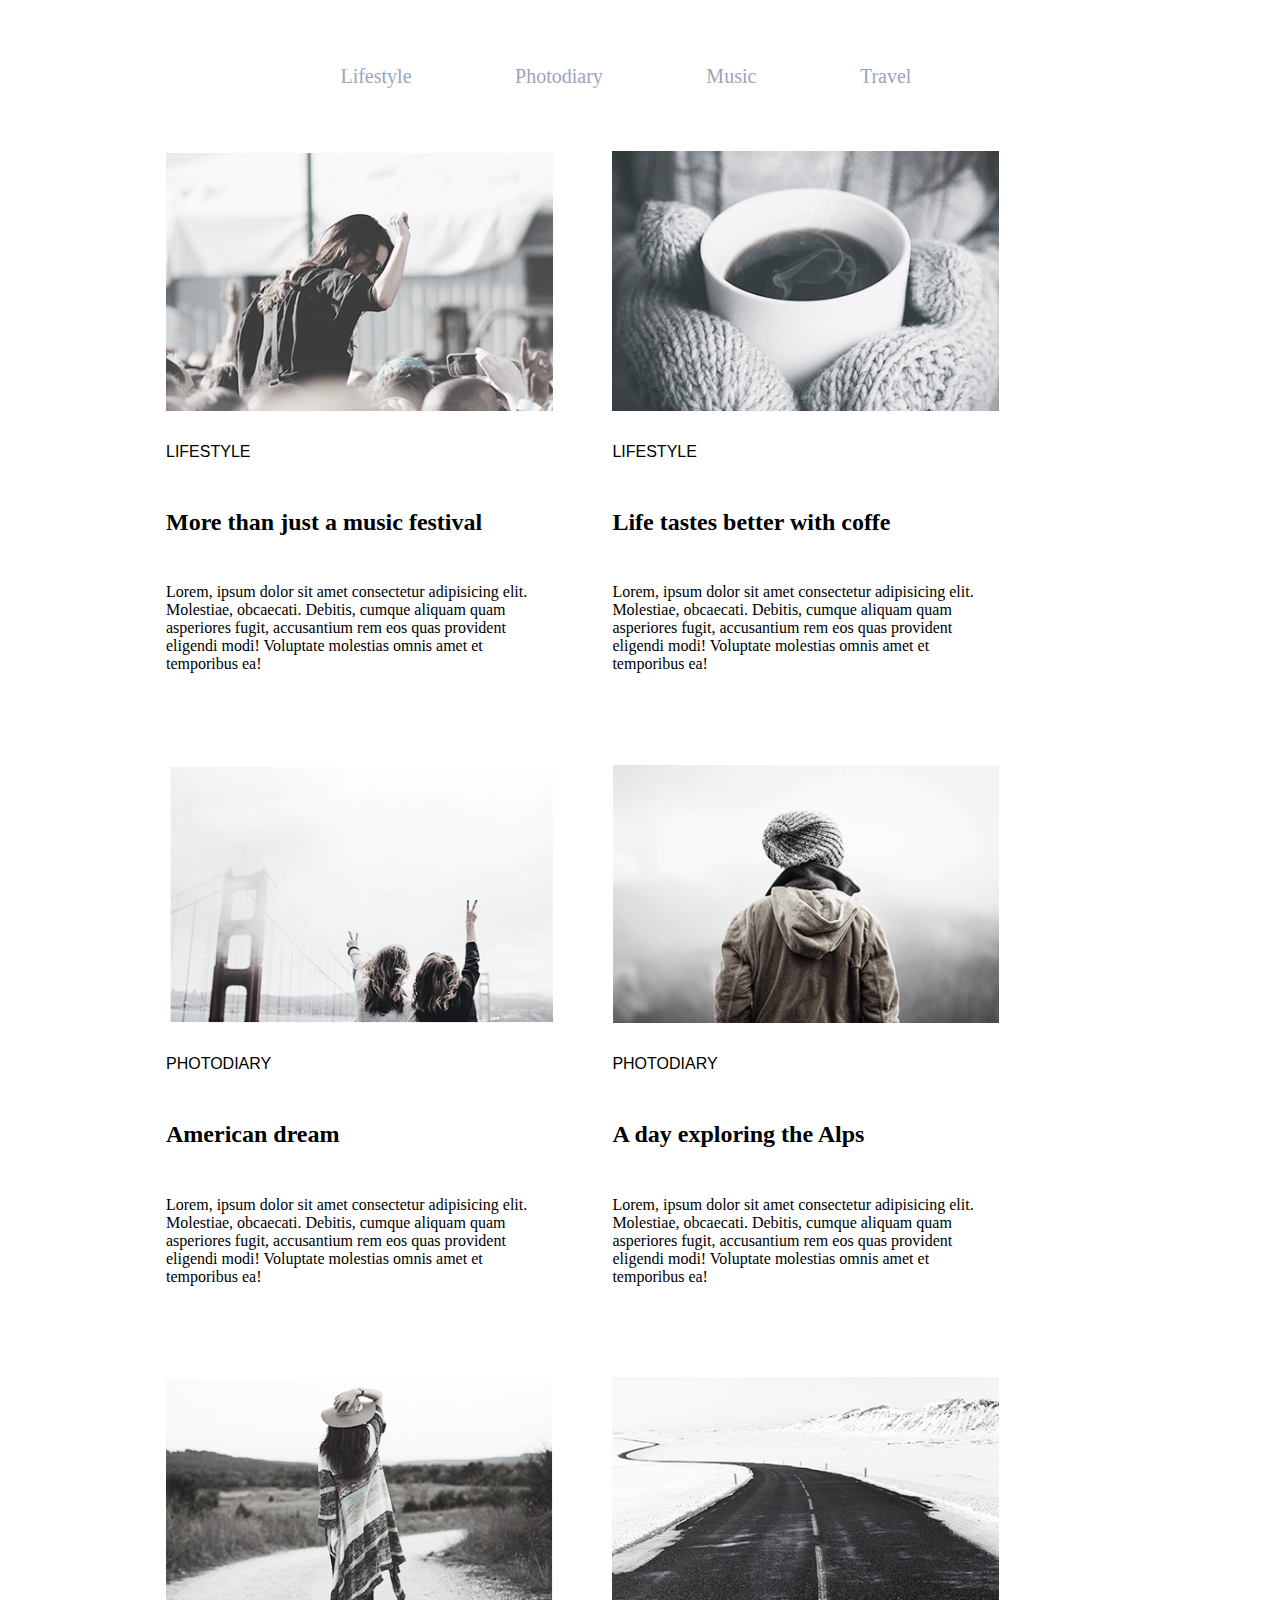
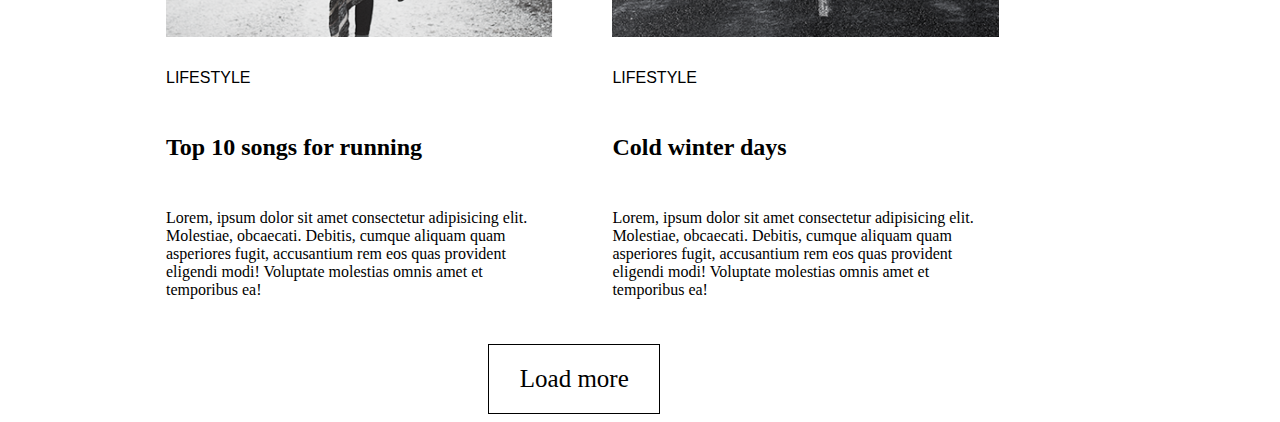
==== homework2ndModule/index.html @ 11ff7069 "firstVertion" ====
<!DOCTYPE html>
<html lang="en">

<head>
    <meta charset="UTF-8">
    <meta name="viewport" content="width=device-width, initial-scale=1.0">
    <meta http-equiv="X-UA-Compatible" content="ie=edge">
    <title>Document</title>
    <link rel="stylesheet" href="./style/style.css">
</head>

<body>
    <header>
        <nav>
            <a href="#"class="threeLinks">Lifestyle</a>
            <a href="#" class="threeLinks">Photodiary</a>
            <a href="#" class="threeLinks">Music</a>
            <a href="#">Travel</a>
        </nav>
    </header>
    <main>
        <article class="fourArticles">
            <img src="./imgs/rocker.png" alt="justRocker">
            <span>LIFESTYLE</span>
            <h2>More than just a music festival</h4>
            <p>Lorem, ipsum dolor sit amet consectetur adipisicing elit. Molestiae, obcaecati. Debitis, cumque aliquam quam asperiores fugit, accusantium rem eos quas provident eligendi modi! Voluptate molestias omnis amet et temporibus ea!</p>
        </article>
        <article class="fourArticles">
            <img src="./imgs/coffe.png" alt="justCoffe">
            <span>LIFESTYLE</span>
            <h2>Life tastes better with coffe</h4>
            <p>Lorem, ipsum dolor sit amet consectetur adipisicing elit. Molestiae, obcaecati. Debitis, cumque aliquam quam asperiores fugit, accusantium rem eos quas provident eligendi modi! Voluptate molestias omnis amet et temporibus ea!</p>
        </article>
        <article class="fourArticles"> 
            <img src="./imgs/bridge.png" alt="justBridge">
            <span>PHOTODIARY</span>
            <h2>American dream</h4>
            <p>Lorem, ipsum dolor sit amet consectetur adipisicing elit. Molestiae, obcaecati. Debitis, cumque aliquam quam asperiores fugit, accusantium rem eos quas provident eligendi modi! Voluptate molestias omnis amet et temporibus ea!</p>
        </article>
        <article class="fourArticles">
            <img src="./imgs/alpsDay.png" alt="justGirlExploringAlps">
            <span>PHOTODIARY</span>
            <h2>A day exploring the Alps</h4>
            <p>Lorem, ipsum dolor sit amet consectetur adipisicing elit. Molestiae, obcaecati. Debitis, cumque aliquam quam asperiores fugit, accusantium rem eos quas provident eligendi modi! Voluptate molestias omnis amet et temporibus ea!</p>
        </article >
        <article class="lastArticles">
            <img src="./imgs/cowboyGirl.png" alt="justGirlWearingCowboyHat">
            <span>LIFESTYLE</span>
            <h2>Top 10 songs for running</h4>
            <p>Lorem, ipsum dolor sit amet consectetur adipisicing elit. Molestiae, obcaecati. Debitis, cumque aliquam quam asperiores fugit, accusantium rem eos quas provident eligendi modi! Voluptate molestias omnis amet et temporibus ea!</p>
        </article>
        <article class="lastArticles">
            <img src="./imgs/winterRoads.png" alt="justWinterRoads">
            <span>LIFESTYLE</span>
            <h2>Cold winter days</h2>
            <p>Lorem, ipsum dolor sit amet consectetur adipisicing elit. Molestiae, obcaecati. Debitis, cumque aliquam quam asperiores fugit, accusantium rem eos quas provident eligendi modi! Voluptate molestias omnis amet et temporibus ea!</p>
        </article>
    </main>
    <footer>
        <button>Load more</button>
    </footer>
</body>

</html>
---- homework2ndModule/style/style.css ----
/* по какой-то причине у меня padding(margin)left/right:auto;не выравнивают контент по середине.Пришлос высчитывать все через фотошоп в процентах */
main{
    padding-left:12.5%;
}
/* выравнивания статей и добавление им размера */
article{
    display: inline-block;
    width: 35%;
    padding-right: 5%;

}
/* расширение всех изображений по размеру статей */
img{
    width:100%;
}
.fourArticles{
    padding-bottom: 6.8%;
}
/* расстояние до кнопки */
.lastArticles{
    padding-bottom: 2.6%;
}
button{
    background-color: rgba(0, 0, 0, 0);
    border: 1px solid black;
    width: 13.6%;
    /* в высоте у меня возникают проблема с указанием размеров процентом */
    height: 70px;
    vertical-align: middle;
    text-align: center;
    font-size: 25px;
    font-family: 'Times New Roman', Times, serif;
    margin-left: 38%;
}


span{
    display: block;
    font-family: Arial, Helvetica, sans-serif;
}
/* отступ текста */
h2,span,p{
    padding-top:7.2%;
}
/* редактирование навигации(auto не выравнивает по центру) */
nav{
    display:inline-block;
    width: 75%;
    margin-right: 12.5%;
    margin-left:12.5%;
    padding:4.5% 13.8% 5% 13.8%;
}
a{
    font-family: 'Times New Roman', Times, serif;
    text-decoration:none;
    color: rgb(155, 164, 187);
    font-size: 20px;
    font-weight: 100;
    width: 4%;
}
.threeLinks{
    padding-right: 10.5%;
}
a:hover,button:hover{
    color: rgb(0, 195, 255);
}
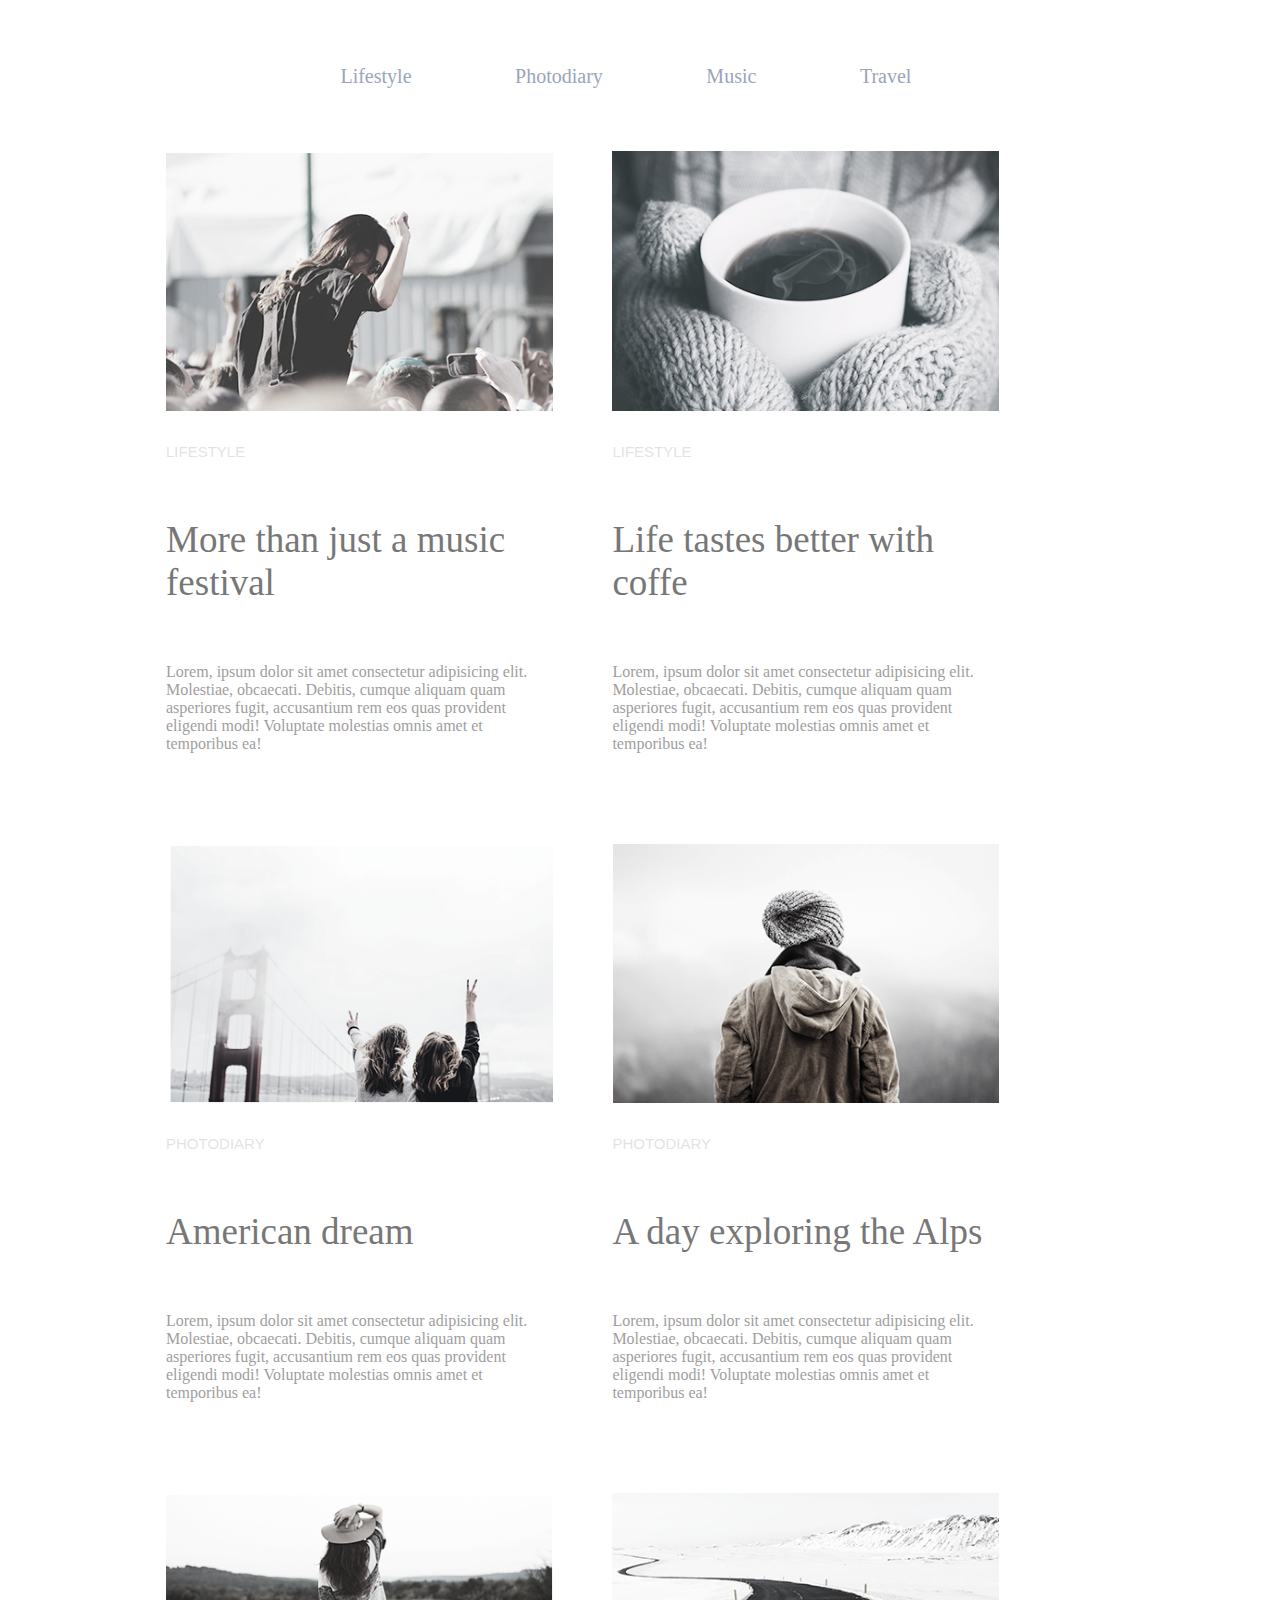
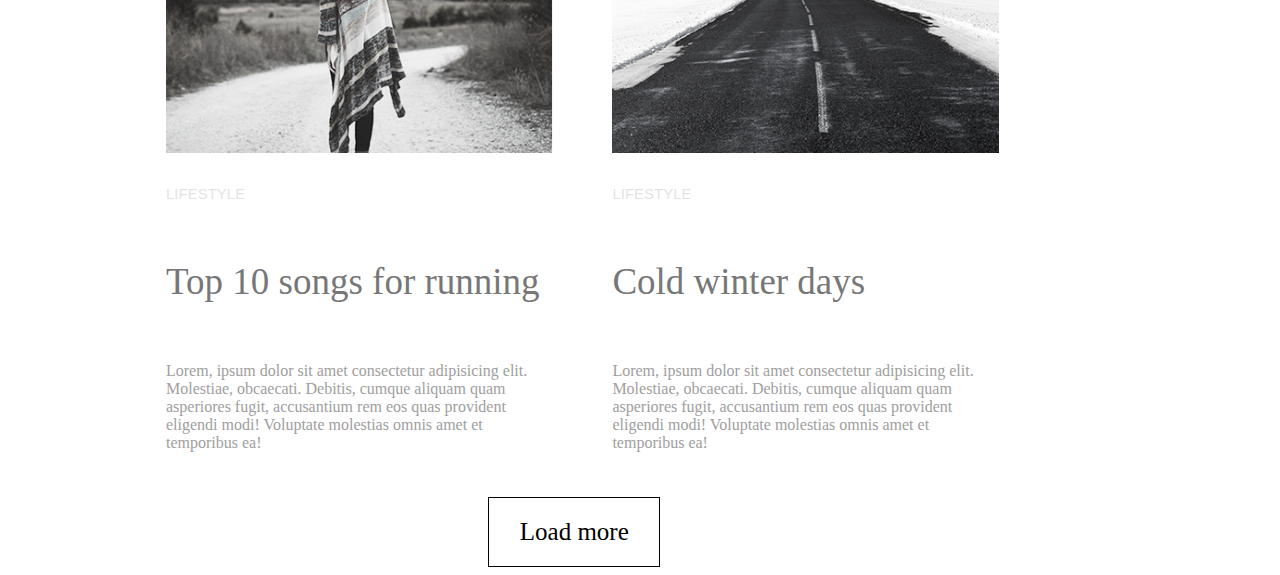
==== commit 9a4ea90f: "secondVersion" ====
--- a/homework2ndModule/index.html
+++ b/homework2ndModule/index.html
@@ -60,5 +60,4 @@
         <button>Load more</button>
     </footer>
 </body>
-
 </html>--- a/homework2ndModule/style/style.css
+++ b/homework2ndModule/style/style.css
@@ -39,10 +39,20 @@
 span{
     display: block;
     font-family: Arial, Helvetica, sans-serif;
+    font-size: 15px;
+    color: rgba(211, 210, 210, 0.644);
 }
 /* отступ текста */
 h2,span,p{
     padding-top:7.2%;
+    font-weight: normal;
+}
+h2{
+    font-size: 37px;
+    color: rgb(119, 119, 119);
+}
+p{
+    color: rgb(160, 158, 158);
 }
 /* редактирование навигации(auto не выравнивает по центру) */
 nav{
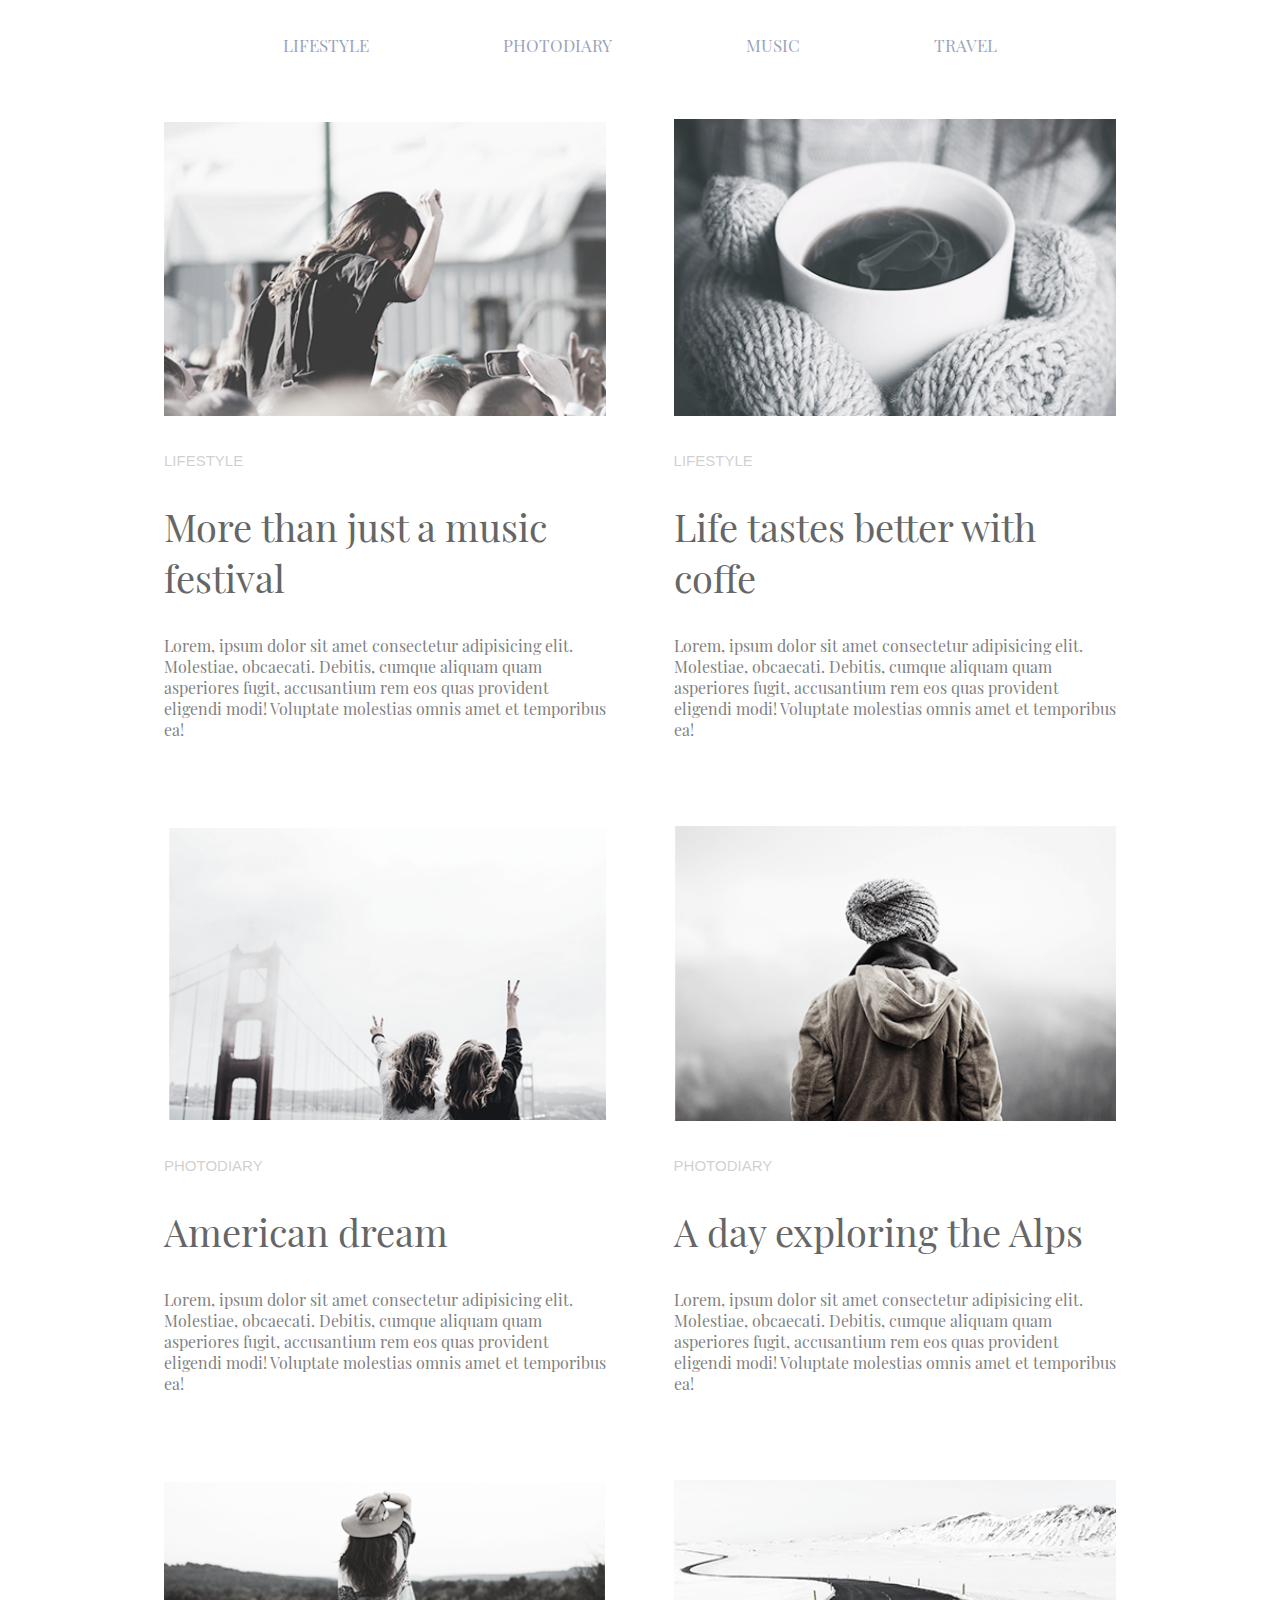
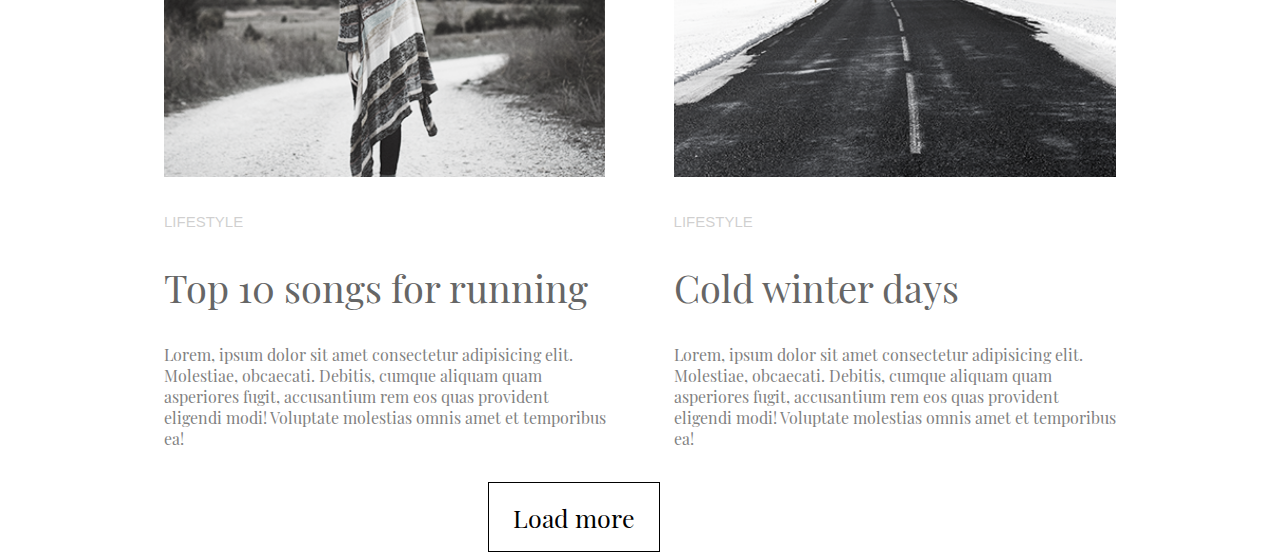
==== commit 10f1b808: "3rdVersion(change positions)" ====
--- a/homework2ndModule/index.html
+++ b/homework2ndModule/index.html
@@ -12,52 +12,67 @@
 <body>
     <header>
         <nav>
-            <a href="#"class="threeLinks">Lifestyle</a>
-            <a href="#" class="threeLinks">Photodiary</a>
-            <a href="#" class="threeLinks">Music</a>
-            <a href="#">Travel</a>
+            <ul>
+                <li class="threeLinks"><a href="#">Lifestyle</a></li>
+                <li class="threeLinks"><a href="#">Photodiary</a></li>
+                <li class="threeLinks"><a href="#">Music</a></li>
+                <li><a href="#">Travel</a></li>
+            </ul>
         </nav>
     </header>
     <main>
         <article class="fourArticles">
             <img src="./imgs/rocker.png" alt="justRocker">
             <span>LIFESTYLE</span>
-            <h2>More than just a music festival</h4>
-            <p>Lorem, ipsum dolor sit amet consectetur adipisicing elit. Molestiae, obcaecati. Debitis, cumque aliquam quam asperiores fugit, accusantium rem eos quas provident eligendi modi! Voluptate molestias omnis amet et temporibus ea!</p>
+            <h4>More than just a music festival</h4>
+                <p>Lorem, ipsum dolor sit amet consectetur adipisicing elit. Molestiae, obcaecati. Debitis, cumque
+                    aliquam quam asperiores fugit, accusantium rem eos quas provident eligendi modi! Voluptate
+                    molestias omnis amet et temporibus ea!</p>
         </article>
         <article class="fourArticles">
             <img src="./imgs/coffe.png" alt="justCoffe">
             <span>LIFESTYLE</span>
-            <h2>Life tastes better with coffe</h4>
-            <p>Lorem, ipsum dolor sit amet consectetur adipisicing elit. Molestiae, obcaecati. Debitis, cumque aliquam quam asperiores fugit, accusantium rem eos quas provident eligendi modi! Voluptate molestias omnis amet et temporibus ea!</p>
+            <h4>Life tastes better with coffe</h4>
+                <p>Lorem, ipsum dolor sit amet consectetur adipisicing elit. Molestiae, obcaecati. Debitis, cumque
+                    aliquam quam asperiores fugit, accusantium rem eos quas provident eligendi modi! Voluptate
+                    molestias omnis amet et temporibus ea!</p>
         </article>
-        <article class="fourArticles"> 
+        <article class="fourArticles">
             <img src="./imgs/bridge.png" alt="justBridge">
             <span>PHOTODIARY</span>
-            <h2>American dream</h4>
-            <p>Lorem, ipsum dolor sit amet consectetur adipisicing elit. Molestiae, obcaecati. Debitis, cumque aliquam quam asperiores fugit, accusantium rem eos quas provident eligendi modi! Voluptate molestias omnis amet et temporibus ea!</p>
+            <h4>American dream</h4>
+                <p>Lorem, ipsum dolor sit amet consectetur adipisicing elit. Molestiae, obcaecati. Debitis, cumque
+                    aliquam quam asperiores fugit, accusantium rem eos quas provident eligendi modi! Voluptate
+                    molestias omnis amet et temporibus ea!</p>
         </article>
         <article class="fourArticles">
             <img src="./imgs/alpsDay.png" alt="justGirlExploringAlps">
             <span>PHOTODIARY</span>
-            <h2>A day exploring the Alps</h4>
-            <p>Lorem, ipsum dolor sit amet consectetur adipisicing elit. Molestiae, obcaecati. Debitis, cumque aliquam quam asperiores fugit, accusantium rem eos quas provident eligendi modi! Voluptate molestias omnis amet et temporibus ea!</p>
-        </article >
+            <h4>A day exploring the Alps</h4>
+                <p>Lorem, ipsum dolor sit amet consectetur adipisicing elit. Molestiae, obcaecati. Debitis, cumque
+                    aliquam quam asperiores fugit, accusantium rem eos quas provident eligendi modi! Voluptate
+                    molestias omnis amet et temporibus ea!</p>
+        </article>
         <article class="lastArticles">
             <img src="./imgs/cowboyGirl.png" alt="justGirlWearingCowboyHat">
             <span>LIFESTYLE</span>
-            <h2>Top 10 songs for running</h4>
-            <p>Lorem, ipsum dolor sit amet consectetur adipisicing elit. Molestiae, obcaecati. Debitis, cumque aliquam quam asperiores fugit, accusantium rem eos quas provident eligendi modi! Voluptate molestias omnis amet et temporibus ea!</p>
+            <h4>Top 10 songs for running</h4>
+                <p>Lorem, ipsum dolor sit amet consectetur adipisicing elit. Molestiae, obcaecati. Debitis, cumque
+                    aliquam quam asperiores fugit, accusantium rem eos quas provident eligendi modi! Voluptate
+                    molestias omnis amet et temporibus ea!</p>
         </article>
         <article class="lastArticles">
             <img src="./imgs/winterRoads.png" alt="justWinterRoads">
             <span>LIFESTYLE</span>
-            <h2>Cold winter days</h2>
-            <p>Lorem, ipsum dolor sit amet consectetur adipisicing elit. Molestiae, obcaecati. Debitis, cumque aliquam quam asperiores fugit, accusantium rem eos quas provident eligendi modi! Voluptate molestias omnis amet et temporibus ea!</p>
+            <h4>Cold winter days</h4>
+            <p>Lorem, ipsum dolor sit amet consectetur adipisicing elit. Molestiae, obcaecati. Debitis, cumque aliquam
+                quam asperiores fugit, accusantium rem eos quas provident eligendi modi! Voluptate molestias omnis amet
+                et temporibus ea!</p>
         </article>
     </main>
     <footer>
         <button>Load more</button>
     </footer>
 </body>
+
 </html>--- a/homework2ndModule/style/style.css
+++ b/homework2ndModule/style/style.css
@@ -1,15 +1,24 @@
 
 
-/* по какой-то причине у меня padding(margin)left/right:auto;не выравнивают контент по середине.Пришлос высчитывать все через фотошоп в процентах */
+/* по какой-то причине у меня padding(margin)left/right:auto;не выравнивают контент по середине.Пришлосm высчитывать все через
+фотошоп в процентах */
+@font-face{
+    font-family: "playfairDisplay";
+    src: url("../fonts/PlayfairDisplay.ttf");
+  }
+
+
 main{
-    padding-left:12.5%;
+    text-align: center;
 }
 /* выравнивания статей и добавление им размера */
 article{
     display: inline-block;
     width: 35%;
-    padding-right: 5%;
-
+    text-align: left;
+}
+main article:nth-child(1),main article:nth-child(3),main article:nth-child(5){
+    padding-right:5%;
 }
 /* расширение всех изображений по размеру статей */
 img{
@@ -31,47 +40,59 @@
     vertical-align: middle;
     text-align: center;
     font-size: 25px;
-    font-family: 'Times New Roman', Times, serif;
+    
     margin-left: 38%;
 }
 
 
 span{
     display: block;
-    font-family: Arial, Helvetica, sans-serif;
+    font-family: Helvetica, sans-serif;
     font-size: 15px;
-    color: rgba(211, 210, 210, 0.644);
+    color: rgba(180, 179, 179, 0.623);
+    text-transform: uppercase;
 }
 /* отступ текста */
-h2,span,p{
+h4,p,a,button{
+    font-family: "playfairDisplay",'Times New Roman', Times, serif;
+}
+h4,span,p{
+    margin: 0;
     padding-top:7.2%;
     font-weight: normal;
 }
-h2{
-    font-size: 37px;
-    color: rgb(119, 119, 119);
+h4{
+    font-size: 38px;
+    color: rgb(102, 102, 102);
 }
 p{
-    color: rgb(160, 158, 158);
+    color: rgb(129, 129, 129);
 }
 /* редактирование навигации(auto не выравнивает по центру) */
 nav{
-    display:inline-block;
-    width: 75%;
-    margin-right: 12.5%;
-    margin-left:12.5%;
-    padding:4.5% 13.8% 5% 13.8%;
+    text-align: center;
+    padding-left: 0;
+    margin-bottom: 5%;
+    padding-top: 10px;
 }
+ul{
+    padding: 0;
+}
+li{
+    display: inline-block;
+   
+}
+
 a{
-    font-family: 'Times New Roman', Times, serif;
     text-decoration:none;
     color: rgb(155, 164, 187);
-    font-size: 20px;
+    font-size: 17px;
     font-weight: 100;
     width: 4%;
+    text-transform: uppercase;
 }
 .threeLinks{
-    padding-right: 10.5%;
+    margin-right: 130px;;
 }
 a:hover,button:hover{
     color: rgb(0, 195, 255);
